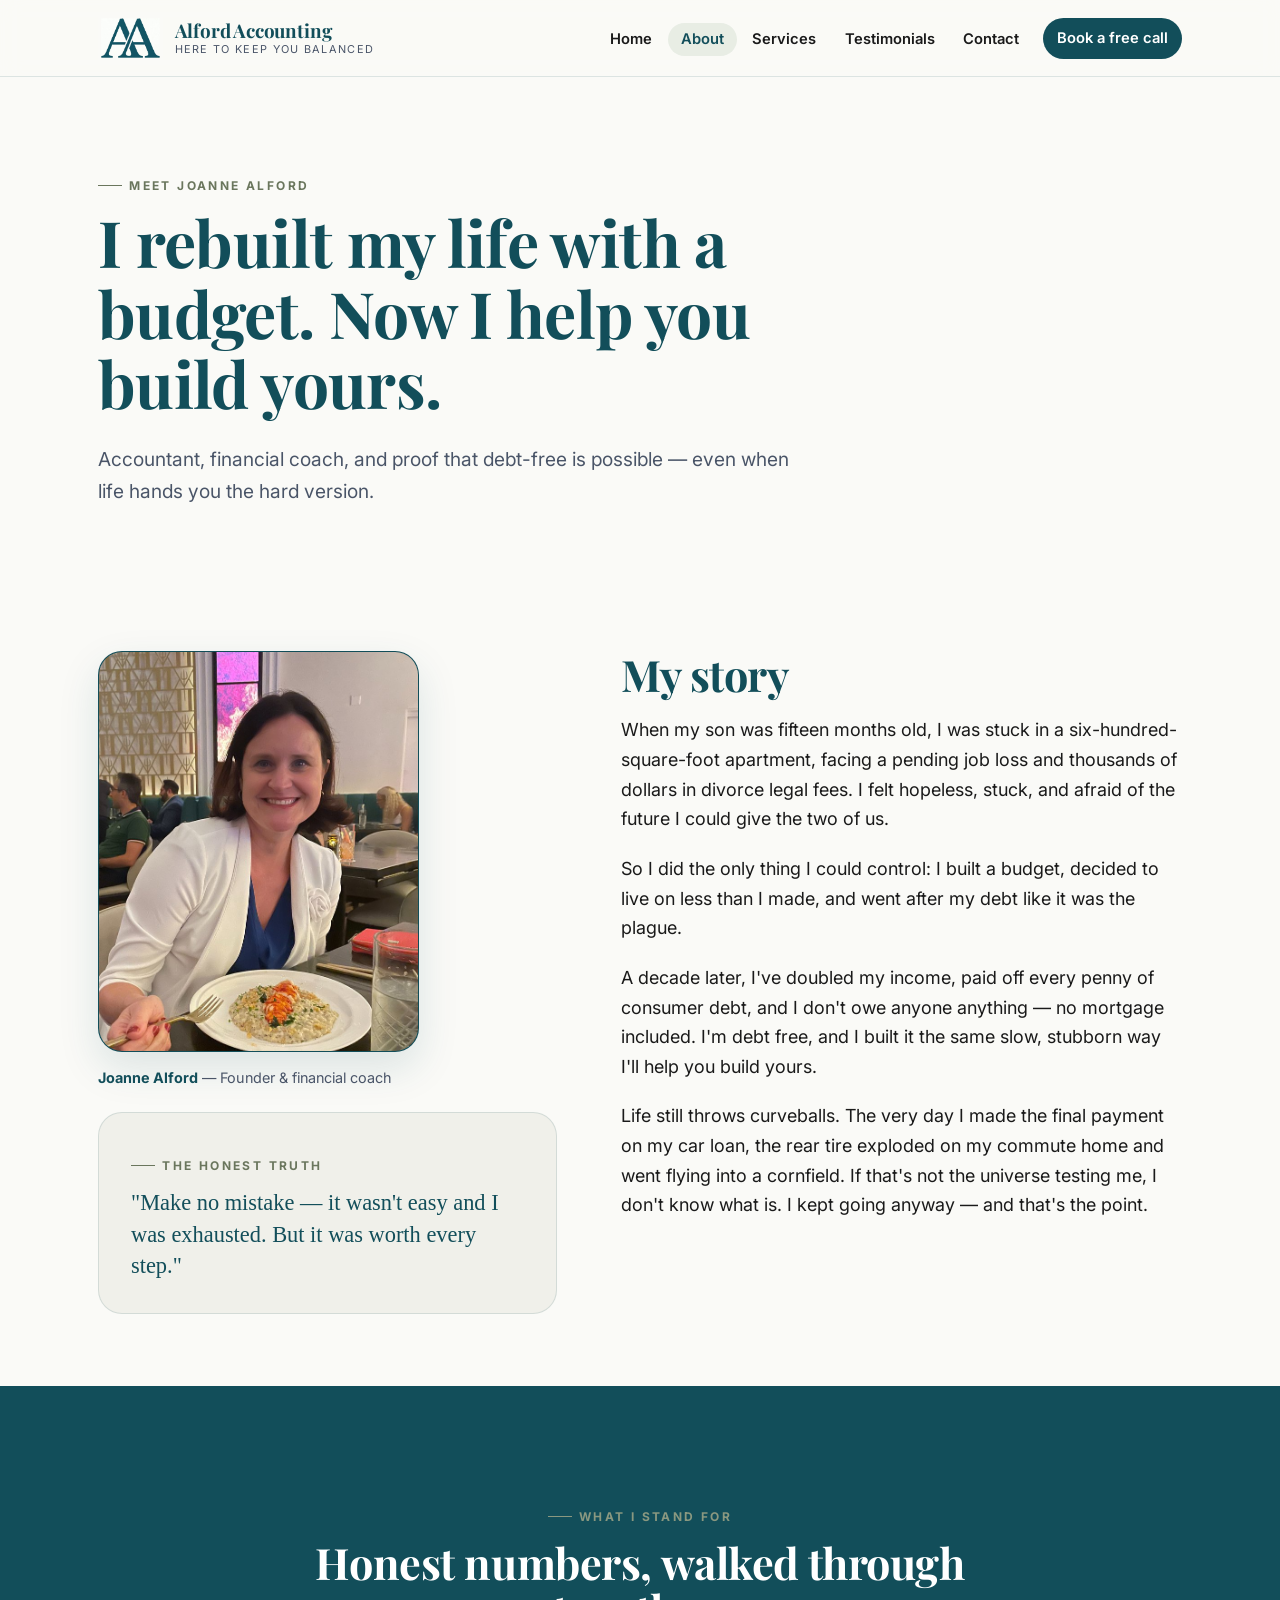
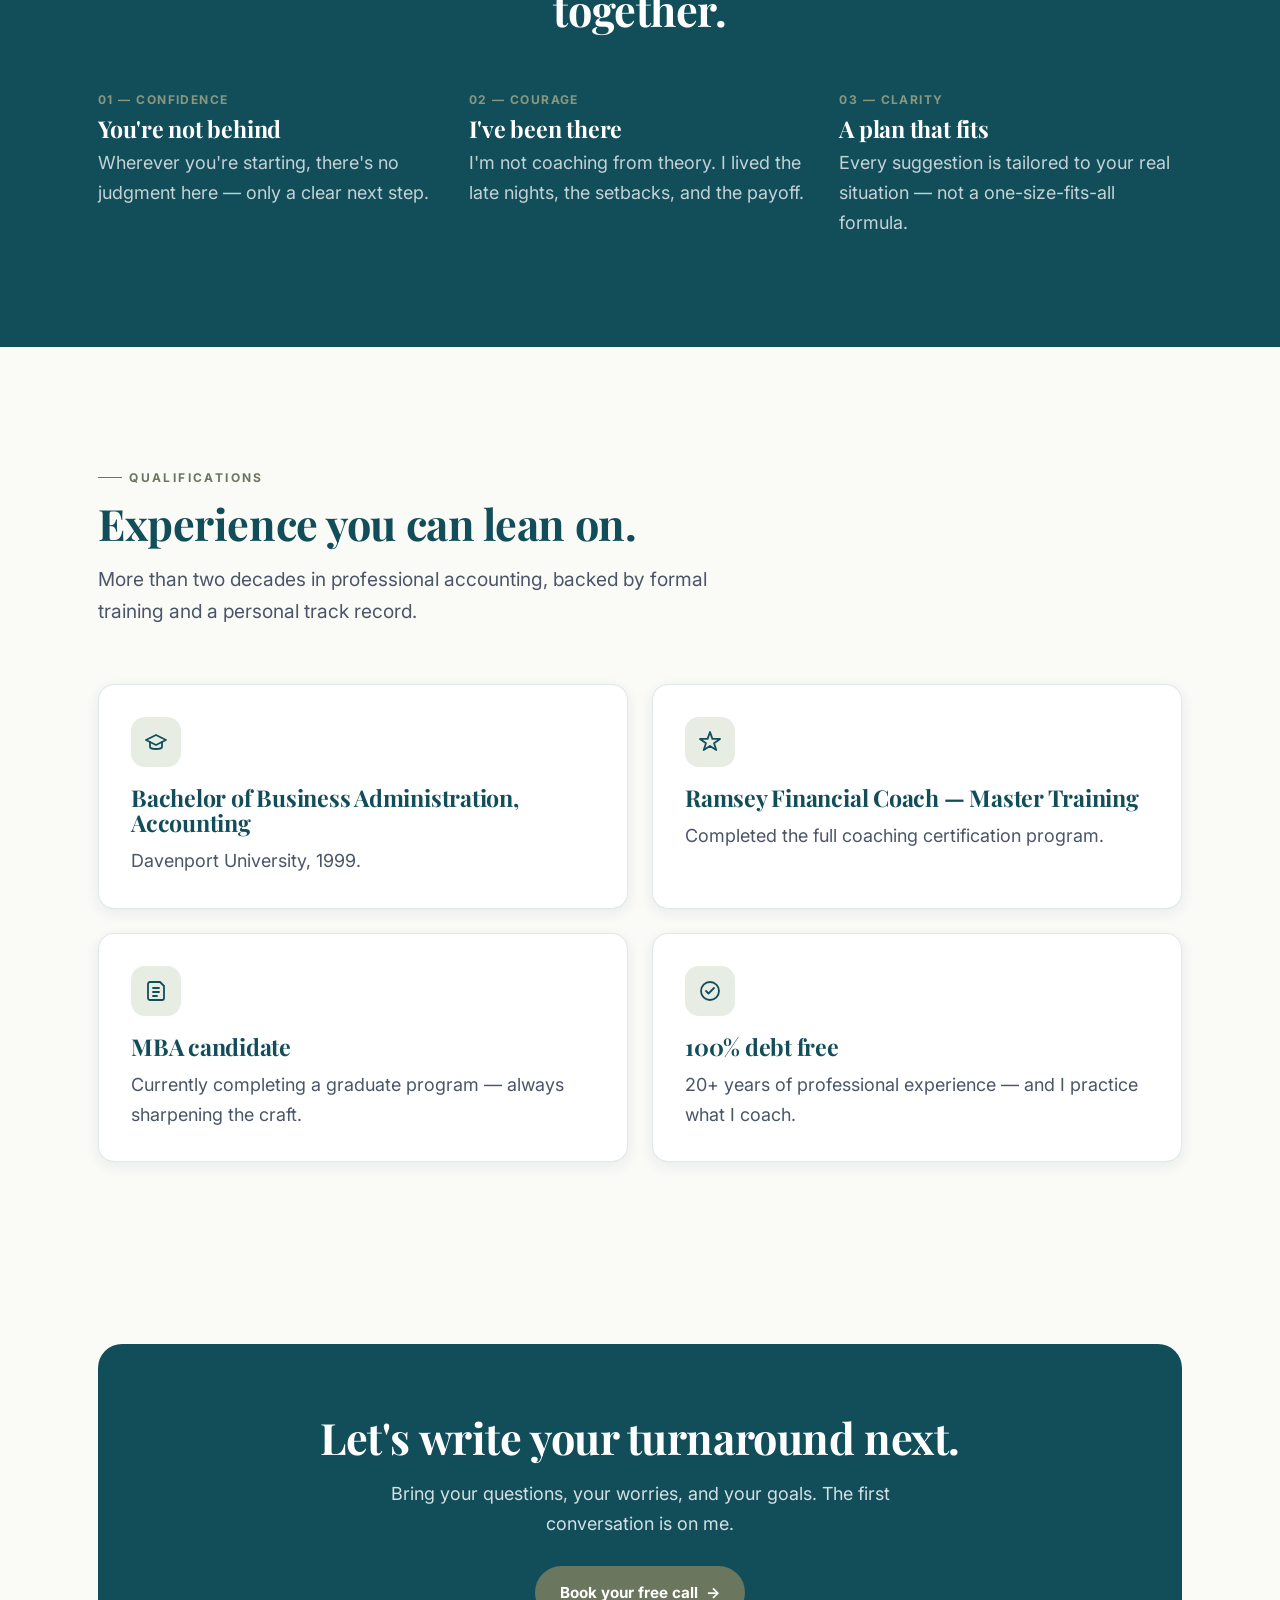
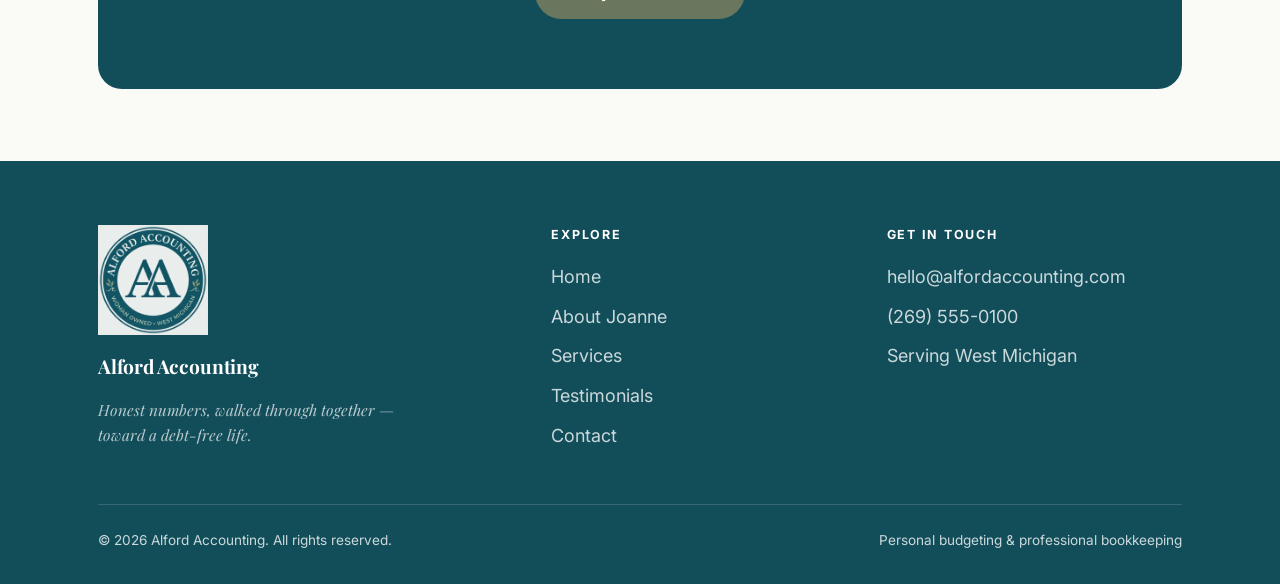
==== about.html @ e99b80b4 "Updates Updated to servicing West Michigan and basic edits to webpages" ====
<!DOCTYPE html>
<html lang="en">
<head>
<meta charset="UTF-8">
<meta name="viewport" content="width=device-width, initial-scale=1.0">
<title>About Joanne — Alford Accounting</title>
<meta name="description" content="Meet Joanne Alford — accountant, financial coach, and single mom who paid off every penny. Her story, her values, and her qualifications.">
<link rel="preconnect" href="https://fonts.googleapis.com">
<link rel="preconnect" href="https://fonts.gstatic.com" crossorigin>
<link href="https://fonts.googleapis.com/css2?family=Playfair+Display:ital,wght@0,400;0,600;0,700;1,400;1,600&family=Inter:wght@400;500;600;700&display=swap" rel="stylesheet">
<link rel="stylesheet" href="styles.css">
</head>
<body>

<header class="site-header">
  <div class="wrap nav">
    <a class="brand" href="index.html" aria-label="Alford Accounting home">
      <img src="images/logo-mark.png" alt="Alford Accounting" class="brand-logo">
      <span class="brand-text">
        <span class="brand-name">Alford Accounting</span>
        <span class="brand-tag">Here to keep you balanced</span>
      </span>
    </a>
    <button class="nav-toggle" aria-label="Open menu" aria-expanded="false"><span></span><span></span><span></span></button>
    <ul class="nav-links">
      <li><a href="index.html">Home</a></li>
      <li><a href="about.html" aria-current="page">About</a></li>
      <li><a href="services.html">Services</a></li>
      <li><a href="testimonials.html">Testimonials</a></li>
      <li><a href="contact.html">Contact</a></li>
      <li class="nav-cta"><a class="btn btn-primary" href="contact.html">Book a free call</a></li>
    </ul>
  </div>
</header>

<main>
  <section class="page-hero">
    <div class="wrap">
      <div class="reveal" style="max-width:780px">
        <span class="eyebrow">Meet Joanne Alford</span>
        <h1>I rebuilt my life with a budget. Now I help you build yours.</h1>
        <p class="lead">Accountant, financial coach, and proof that debt-free is possible — even when life hands you the hard version.</p>
      </div>
    </div>
  </section>

  <section class="section-tight">
    <div class="wrap split">
      <div class="reveal">
        <figure class="portrait">
          <span class="ph">
            <img src="images/joanne.jpg" alt="Joanne Alford, founder of Alford Accounting" style="width:100%;height:100%;object-fit:cover;object-position:center 20%;display:block;">
          </span>
          <figcaption><strong>Joanne Alford</strong> — Founder &amp; financial coach</figcaption>
        </figure>
        <div class="story-frame" style="margin-top:22px">
          <span class="eyebrow">The honest truth</span>
          <p style="font-family:'Fraunces',serif;font-size:1.4rem;color:var(--teal);line-height:1.4;margin-bottom:0">"Make no mistake — it wasn't easy and I was exhausted. But it was worth every step."</p>
        </div>
      </div>
      <div class="reveal">
        <h2>My story</h2>
        <p>When my son was fifteen months old, I was stuck in a six-hundred-square-foot apartment, facing a pending job loss and thousands of dollars in divorce legal fees. I felt hopeless, stuck, and afraid of the future I could give the two of us.</p>
        <p>So I did the only thing I could control: I built a budget, decided to live on less than I made, and went after my debt like it was the plague.</p>
        <p>A decade later, I've doubled my income, paid off every penny of consumer debt, and I don't owe anyone anything — no mortgage included. I'm debt free, and I built it the same slow, stubborn way I'll help you build yours.</p>
        <p>Life still throws curveballs. The very day I made the final payment on my car loan, the rear tire exploded on my commute home and went flying into a cornfield. If that's not the universe testing me, I don't know what is. I kept going anyway — and that's the point.</p>
      </div>
    </div>
  </section>

  <section class="teal-bg">
    <div class="wrap">
      <div class="section-head center reveal">
        <span class="eyebrow">What I stand for</span>
        <h2>Honest numbers, walked through together.</h2>
      </div>
      <div class="values">
        <div class="value reveal">
          <span class="num">01 — Confidence</span>
          <h3>You're not behind</h3>
          <p>Wherever you're starting, there's no judgment here — only a clear next step.</p>
        </div>
        <div class="value reveal">
          <span class="num">02 — Courage</span>
          <h3>I've been there</h3>
          <p>I'm not coaching from theory. I lived the late nights, the setbacks, and the payoff.</p>
        </div>
        <div class="value reveal">
          <span class="num">03 — Clarity</span>
          <h3>A plan that fits</h3>
          <p>Every suggestion is tailored to your real situation — not a one-size-fits-all formula.</p>
        </div>
      </div>
    </div>
  </section>

  <section>
    <div class="wrap">
      <div class="section-head reveal">
        <span class="eyebrow">Qualifications</span>
        <h2>Experience you can lean on.</h2>
        <p class="lead">More than two decades in professional accounting, backed by formal training and a personal track record.</p>
      </div>
      <div class="grid-2">
        <div class="card reveal">
          <div class="icon" aria-hidden="true"><svg width="24" height="24" viewBox="0 0 24 24" fill="none" stroke="currentColor" stroke-width="1.8" stroke-linecap="round" stroke-linejoin="round"><path d="M22 10L12 5 2 10l10 5 10-5z"/><path d="M6 12v5c0 1 3 2 6 2s6-1 6-2v-5"/></svg></div>
          <h3>Bachelor of Business Administration, Accounting</h3>
          <p>Davenport University, 1999.</p>
        </div>
        <div class="card reveal">
          <div class="icon" aria-hidden="true"><svg width="24" height="24" viewBox="0 0 24 24" fill="none" stroke="currentColor" stroke-width="1.8" stroke-linecap="round" stroke-linejoin="round"><path d="M12 2l2.4 6.9H22l-6 4.3 2.3 6.8L12 16l-6.3 4 2.3-6.8-6-4.3h7.6z"/></svg></div>
          <h3>Ramsey Financial Coach — Master Training</h3>
          <p>Completed the full coaching certification program.</p>
        </div>
        <div class="card reveal">
          <div class="icon" aria-hidden="true"><svg width="24" height="24" viewBox="0 0 24 24" fill="none" stroke="currentColor" stroke-width="1.8" stroke-linecap="round" stroke-linejoin="round"><path d="M4 19V5a2 2 0 012-2h10l4 4v12a2 2 0 01-2 2H6a2 2 0 01-2-2z"/><path d="M9 9h6M9 13h6M9 17h4"/></svg></div>
          <h3>MBA candidate</h3>
          <p>Currently completing a graduate program — always sharpening the craft.</p>
        </div>
        <div class="card reveal">
          <div class="icon" aria-hidden="true"><svg width="24" height="24" viewBox="0 0 24 24" fill="none" stroke="currentColor" stroke-width="1.8" stroke-linecap="round" stroke-linejoin="round"><circle cx="12" cy="12" r="9"/><path d="M8 12l2.5 2.5L16 9"/></svg></div>
          <h3>100% debt free</h3>
          <p>20+ years of professional experience — and I practice what I coach.</p>
        </div>
      </div>
    </div>
  </section>

  <section class="section-tight">
    <div class="wrap">
      <div class="cta-band reveal">
        <h2>Let's write your turnaround next.</h2>
        <p>Bring your questions, your worries, and your goals. The first conversation is on me.</p>
        <div class="hero-actions">
          <a class="btn btn-olive" href="contact.html">Book your free call <span class="arrow">→</span></a>
        </div>
      </div>
    </div>
  </section>
</main>

<footer class="site-footer">
  <div class="wrap">
    <div class="footer-grid">
      <div>
        <img src="images/logo-seal.png" alt="Alford Accounting seal" class="footer-seal"><span class="brand-name" style="color:var(--white);font-size:1.2rem;font-family:'Playfair Display',serif;display:block;margin-top:8px">Alford Accounting</span>
        <p class="footer-verse" style="margin-top:14px">Honest numbers, walked through together — toward a debt-free life.</p>
      </div>
      <div>
        <h4>Explore</h4>
        <ul class="footer-links">
          <li><a href="index.html">Home</a></li>
          <li><a href="about.html">About Joanne</a></li>
          <li><a href="services.html">Services</a></li>
          <li><a href="testimonials.html">Testimonials</a></li>
          <li><a href="contact.html">Contact</a></li>
        </ul>
      </div>
      <div>
        <h4>Get in touch</h4>
        <ul class="footer-links">
          <li><a href="mailto:hello@alfordaccounting.com">hello@alfordaccounting.com</a></li>
          <li><a href="tel:+12695550100">(269) 555-0100</a></li>
          <li>Serving West Michigan</li>
        </ul>
      </div>
    </div>
    <div class="footer-bottom">
      <span>© <span id="year"></span> Alford Accounting. All rights reserved.</span>
      <span>Personal budgeting &amp; professional bookkeeping</span>
    </div>
  </div>
</footer>

<script src="app.js"></script>
<script>document.getElementById("year").textContent = new Date().getFullYear();</script>
</body>
</html>
---- styles.css ----
/* Alford Accounting — Brand-aligned styles
   Colors:  Deep Teal #124e5a / Olive Gold #6a765d / Parchment #fafaf7 / White #ffffff
   Fonts:   Playfair Display (headings) / Inter (body)
   Logos:   AA monogram in nav; full seal in footer / hero as appropriate */

:root {
  --teal:        #124e5a;
  --teal-dark:   #0d3a44;
  --teal-mid:    #1a6575;
  --olive:       #6a765d;
  --olive-light: #8a9880;
  --olive-pale:  #e8ede4;
  --cream:       #fafaf7;
  --cream-2:     #f0f0ea;
  --white:       #ffffff;
  --ink:         #1a1a1a;
  --ink-soft:    #4a5568;
  --line:        rgba(18, 78, 90, 0.13);
  --shadow-sm:   0 4px 14px rgba(18, 78, 90, 0.08);
  --shadow:      0 16px 40px rgba(18, 78, 90, 0.13);
  --radius:      16px;
  --radius-lg:   24px;
  --maxw:        1140px;
  --ease:        cubic-bezier(0.22, 1, 0.36, 1);
}

* { box-sizing: border-box; }
html { scroll-behavior: smooth; }

body {
  margin: 0;
  background: var(--cream);
  color: var(--ink);
  font-family: "Inter", system-ui, -apple-system, sans-serif;
  font-size: 18px;
  line-height: 1.65;
  -webkit-font-smoothing: antialiased;
  text-rendering: optimizeLegibility;
}

h1, h2, h3, .display {
  font-family: "Playfair Display", "Merriweather", Georgia, serif;
  font-weight: 700;
  line-height: 1.1;
  letter-spacing: -0.01em;
  color: var(--teal);
  margin: 0 0 0.4em;
}

h1 { font-size: clamp(2.4rem, 5.5vw, 4rem); }
h2 { font-size: clamp(1.8rem, 3.5vw, 2.7rem); }
h3 { font-size: clamp(1.15rem, 2.2vw, 1.45rem); }

p { margin: 0 0 1.1em; }
a { color: var(--teal); text-decoration-thickness: 1px; text-underline-offset: 3px; }
a:hover { color: var(--teal-dark); }

.wrap { width: 100%; max-width: var(--maxw); margin: 0 auto; padding: 0 28px; }

.eyebrow {
  font-family: "Inter", sans-serif;
  font-weight: 700;
  font-size: 0.75rem;
  letter-spacing: 0.2em;
  text-transform: uppercase;
  color: var(--olive);
  display: inline-flex;
  align-items: center;
  gap: 0.6em;
  margin: 0 0 1em;
}
.eyebrow::before {
  content: "";
  width: 24px; height: 1px;
  background: var(--olive);
  display: inline-block;
}

.lead { font-size: clamp(1.05rem, 1.5vw, 1.22rem); color: var(--ink-soft); }
.accent { color: var(--olive); font-style: italic; font-family: "Playfair Display", serif; }

/* ---------- Buttons ---------- */
.btn {
  display: inline-flex; align-items: center; gap: 0.5em;
  font-family: "Inter", sans-serif; font-weight: 700; font-size: 0.95rem;
  padding: 0.85em 1.6em; border-radius: 999px; border: 1.5px solid transparent;
  cursor: pointer; text-decoration: none;
  transition: transform 0.2s var(--ease), background 0.2s, color 0.2s, box-shadow 0.2s;
}
.btn-primary { background: var(--teal); color: var(--white); }
.btn-primary:hover { background: var(--teal-dark); color: var(--white); transform: translateY(-2px); box-shadow: var(--shadow-sm); }
.btn-ghost { background: transparent; color: var(--teal); border-color: rgba(18,78,90,0.35); }
.btn-ghost:hover { border-color: var(--teal); transform: translateY(-2px); }
.btn-olive { background: var(--olive); color: var(--white); }
.btn-olive:hover { background: #556148; color: var(--white); transform: translateY(-2px); box-shadow: var(--shadow-sm); }
.btn .arrow { transition: transform 0.2s var(--ease); }
.btn:hover .arrow { transform: translateX(3px); }

/* ---------- Header / nav ---------- */
.site-header {
  position: sticky; top: 0; z-index: 50;
  background: rgba(250, 250, 247, 0.9);
  backdrop-filter: saturate(140%) blur(10px);
  border-bottom: 1px solid var(--line);
}
.nav {
  display: flex; align-items: center; justify-content: space-between;
  gap: 24px; height: 76px;
}
.brand { display: flex; align-items: center; gap: 12px; text-decoration: none; }
.brand-logo { height: 46px; width: auto; display: block; }
.brand-text { display: flex; flex-direction: column; line-height: 1; }
.brand-name {
  font-family: "Playfair Display", serif; font-weight: 700;
  font-size: 1.18rem; color: var(--teal); letter-spacing: -0.01em;
}
.brand-tag { font-size: 0.68rem; letter-spacing: 0.12em; text-transform: uppercase; color: var(--ink-soft); margin-top: 3px; }

.nav-links { display: flex; align-items: center; gap: 2px; list-style: none; margin: 0; padding: 0; }
.nav-links a {
  color: var(--ink); text-decoration: none; font-weight: 600; font-size: 0.92rem;
  padding: 0.5em 0.9em; border-radius: 999px; transition: background 0.18s, color 0.18s;
}
.nav-links a:hover { background: var(--cream-2); color: var(--teal); }
.nav-links a[aria-current="page"] { color: var(--teal); background: var(--olive-pale); }
.nav-cta { margin-left: 8px; }
.nav-links .nav-cta a.btn-primary { color: var(--white); background: var(--teal); }
.nav-links .nav-cta a.btn-primary:hover { color: var(--white); background: var(--teal-dark); }

.nav-toggle {
  display: none; background: none; border: 1px solid var(--line);
  border-radius: 10px; width: 44px; height: 40px; cursor: pointer; padding: 0;
}
.nav-toggle span { display: block; width: 20px; height: 2px; background: var(--teal); margin: 4px auto; transition: 0.2s; }

/* ---------- Sections ---------- */
section { padding: clamp(56px, 9vw, 110px) 0; }
.section-tight { padding: clamp(40px, 6vw, 72px) 0; }
.teal-bg { background: var(--teal); color: var(--white); }
.teal-bg h1, .teal-bg h2, .teal-bg h3 { color: var(--white); }
.teal-bg .lead, .teal-bg p { color: rgba(255,255,255,0.82); }
.teal-bg .eyebrow { color: var(--olive-light); }
.teal-bg .eyebrow::before { background: var(--olive-light); }
.cream2-bg { background: var(--cream-2); }

.section-head { max-width: 660px; margin-bottom: clamp(36px, 5vw, 56px); }
.center { text-align: center; margin-left: auto; margin-right: auto; }

/* ---------- Hero ---------- */
.hero { padding-top: clamp(48px, 7vw, 90px); padding-bottom: clamp(48px, 7vw, 96px); overflow: hidden; }
.hero-grid { display: grid; grid-template-columns: 1.05fr 0.95fr; gap: clamp(36px, 5vw, 72px); align-items: center; }
.hero h1 { margin-bottom: 0.3em; }
.hero .lead { max-width: 30ch; }
.hero-actions { display: flex; flex-wrap: wrap; gap: 14px; margin-top: 28px; }

/* Balance-sheet card */
.balance-card {
  background: var(--teal); border-radius: var(--radius-lg); padding: 34px 34px 30px;
  color: var(--white); box-shadow: var(--shadow); position: relative;
}
.balance-card::after {
  content: ""; position: absolute; inset: 14px;
  border: 1px solid rgba(255,255,255,0.15); border-radius: calc(var(--radius-lg) - 10px);
  pointer-events: none;
}
.balance-card .bc-title {
  font-family: "Inter", sans-serif; font-weight: 700;
  font-size: 0.7rem; letter-spacing: 0.2em; text-transform: uppercase;
  color: var(--olive-light); margin-bottom: 18px;
}
.bc-row { display: flex; align-items: center; justify-content: space-between; padding: 12px 0; border-bottom: 1px dashed rgba(255,255,255,0.18); }
.bc-row:last-of-type { border-bottom: none; }
.bc-label { font-family: "Playfair Display", serif; font-size: 1.28rem; color: var(--white); }
.bc-check { width: 26px; height: 26px; border-radius: 50%; background: rgba(106,118,93,0.3); display: grid; place-items: center; color: var(--olive-light); }
.bc-total { margin-top: 18px; padding-top: 18px; border-top: 2px solid rgba(255,255,255,0.3); display: flex; align-items: baseline; justify-content: space-between; }
.bc-total .bc-label { color: var(--olive-light); }
.bc-total .bc-amt { font-family: "Playfair Display", serif; font-size: 2.4rem; color: var(--white); font-weight: 700; }

/* ---------- Divider ---------- */
.beam { display: flex; justify-content: center; padding: 8px 0 0; }
.beam svg { width: 120px; height: auto; }

/* ---------- Cards ---------- */
.grid-2 { display: grid; grid-template-columns: repeat(2, 1fr); gap: 24px; }
.grid-3 { display: grid; grid-template-columns: repeat(3, 1fr); gap: 24px; }

.card {
  background: var(--white); border: 1px solid var(--line); border-radius: var(--radius);
  padding: 32px; box-shadow: var(--shadow-sm); transition: transform 0.25s var(--ease), box-shadow 0.25s;
}
.card:hover { transform: translateY(-4px); box-shadow: var(--shadow); }
.card .icon {
  width: 50px; height: 50px; border-radius: 14px; display: grid; place-items: center;
  background: var(--olive-pale); color: var(--teal); margin-bottom: 18px;
}
.card h3 { margin-bottom: 0.45em; }
.card p { color: var(--ink-soft); margin-bottom: 0; }

/* Service list */
.service-list { list-style: none; margin: 18px 0 0; padding: 0; }
.service-list li { display: flex; gap: 12px; align-items: flex-start; padding: 9px 0; border-bottom: 1px solid var(--line); color: var(--ink-soft); }
.service-list li:last-child { border-bottom: none; }
.service-list .tick { flex: none; margin-top: 4px; width: 18px; height: 18px; border-radius: 50%; background: var(--olive); display: grid; place-items: center; color: var(--white); font-size: 0.7rem; }

/* Values */
.values { display: grid; grid-template-columns: repeat(3, 1fr); gap: 28px; }
.value .num { font-family: "Inter", sans-serif; font-weight: 700; font-size: 0.75rem; color: var(--olive); letter-spacing: 0.12em; text-transform: uppercase; display: block; margin-bottom: 6px; }
.teal-bg .value .num { color: var(--olive-light); }
.value h3 { margin-bottom: 0.3em; }
.value p { color: var(--ink-soft); margin: 0; }
.teal-bg .value p { color: rgba(255,255,255,0.75); }

/* Verse */
.verse {
  font-family: "Playfair Display", serif; font-style: italic;
  font-size: clamp(1.25rem, 2.4vw, 1.8rem); line-height: 1.5; color: var(--teal);
  max-width: 760px; margin: 0 auto; text-align: center;
}
.verse cite { display: block; font-style: normal; font-family: "Inter", sans-serif; font-size: 0.78rem; letter-spacing: 0.16em; text-transform: uppercase; color: var(--ink-soft); margin-top: 16px; }

/* Story split */
.split { display: grid; grid-template-columns: 0.9fr 1.1fr; gap: clamp(36px, 5vw, 64px); align-items: start; }
.story-frame { background: var(--cream-2); border-radius: var(--radius-lg); padding: 32px; border: 1px solid var(--line); }
.stat-row { display: flex; gap: 14px; flex-wrap: wrap; margin-top: 8px; }
.stat { background: var(--white); border: 1px solid var(--line); border-radius: 14px; padding: 16px 18px; flex: 1 1 130px; box-shadow: var(--shadow-sm); }
.stat .n { font-family: "Playfair Display", serif; font-size: 1.9rem; color: var(--teal); line-height: 1; font-weight: 700; }
.stat .l { font-size: 0.82rem; color: var(--ink-soft); margin-top: 6px; }

/* CTA band */
.cta-band { background: var(--teal); color: var(--white); border-radius: var(--radius-lg); padding: clamp(40px, 6vw, 70px); text-align: center; }
.cta-band h2 { color: var(--white); }
.cta-band p { color: rgba(255,255,255,0.82); max-width: 52ch; margin-left: auto; margin-right: auto; }
.cta-band .hero-actions { justify-content: center; }

/* Testimonials */
.quote-card { background: var(--white); border: 1px solid var(--line); border-radius: var(--radius); padding: 30px; box-shadow: var(--shadow-sm); display: flex; flex-direction: column; }
.quote-card .mark { font-family: "Playfair Display", serif; font-size: 3rem; color: var(--olive); line-height: 0.6; height: 28px; }
.quote-card blockquote { margin: 0 0 20px; font-size: 1.05rem; color: var(--ink); }
.quote-card .who { display: flex; align-items: center; gap: 12px; margin-top: auto; }
.quote-card .avatar { width: 44px; height: 44px; border-radius: 50%; background: var(--olive-pale); color: var(--teal); display: grid; place-items: center; font-family: "Playfair Display", serif; font-weight: 700; font-size: 0.9rem; }
.quote-card .name { font-weight: 700; font-size: 0.96rem; }
.quote-card .role { font-size: 0.84rem; color: var(--ink-soft); }

/* Forms */
.contact-grid { display: grid; grid-template-columns: 1fr 0.85fr; gap: clamp(36px, 5vw, 64px); align-items: start; }
.field { margin-bottom: 18px; }
.field label { display: block; font-weight: 700; font-size: 0.86rem; margin-bottom: 7px; color: var(--teal); }
.field input, .field select, .field textarea { width: 100%; font-family: inherit; font-size: 1rem; color: var(--ink); background: var(--white); border: 1.5px solid var(--line); border-radius: 10px; padding: 13px 15px; transition: border-color 0.18s, box-shadow 0.18s; }
.field input:focus, .field select:focus, .field textarea:focus { outline: none; border-color: var(--teal); box-shadow: 0 0 0 3px rgba(18,78,90,0.12); }
.field textarea { min-height: 130px; resize: vertical; }
.contact-aside { background: var(--cream-2); border: 1px solid var(--line); border-radius: var(--radius-lg); padding: 32px; }
.contact-aside h3 { margin-top: 0; }
.contact-item { display: flex; gap: 12px; align-items: flex-start; padding: 12px 0; border-bottom: 1px solid var(--line); }
.contact-item:last-child { border-bottom: none; }
.contact-item .ci-icon { flex: none; color: var(--teal); margin-top: 2px; }
.contact-item .ci-label { font-size: 0.76rem; letter-spacing: 0.1em; text-transform: uppercase; color: var(--ink-soft); }
.contact-item .ci-value { font-weight: 600; color: var(--teal); }

/* Page hero */
.page-hero { padding: clamp(48px, 7vw, 88px) 0 clamp(30px, 4vw, 50px); }
.page-hero .lead { max-width: 60ch; }

/* Portrait */
.portrait { margin: 0; max-width: 70%; }
.portrait .ph { width: 100%; aspect-ratio: 4 / 5; border-radius: var(--radius-lg); overflow: hidden; display: block; box-shadow: var(--shadow); border: 1px solid var(--line); background: var(--teal); }
.portrait .ph img { width: 100%; height: 100%; object-fit: cover; object-position: center 20%; display: block; }
.portrait figcaption { margin-top: 14px; font-size: 0.9rem; color: var(--ink-soft); }
.portrait figcaption strong { color: var(--teal); font-weight: 700; }

/* ---------- Footer ---------- */
.site-footer { background: var(--teal); color: rgba(255,255,255,0.78); padding: 64px 0 32px; }
.footer-seal { width: 110px; height: auto; display: block; opacity: 0.92; margin-bottom: 16px; }
.footer-grid { display: grid; grid-template-columns: 1.4fr 1fr 1fr; gap: 40px; margin-bottom: 40px; }
.site-footer h4 { color: var(--white); font-family: "Inter", sans-serif; font-size: 0.78rem; letter-spacing: 0.14em; text-transform: uppercase; margin: 0 0 16px; }
.site-footer a { color: rgba(255,255,255,0.78); text-decoration: none; }
.site-footer a:hover { color: var(--olive-light); }
.footer-links { list-style: none; padding: 0; margin: 0; }
.footer-links li { margin-bottom: 10px; }
.footer-verse { font-family: "Playfair Display", serif; font-style: italic; color: rgba(255,255,255,0.7); font-size: 0.96rem; max-width: 34ch; margin-top: 8px; }
.footer-bottom { border-top: 1px solid rgba(255,255,255,0.15); padding-top: 24px; display: flex; justify-content: space-between; flex-wrap: wrap; gap: 12px; font-size: 0.85rem; }

/* ---------- Reveal ---------- */
.reveal { opacity: 0; transform: translateY(18px); transition: opacity 0.7s var(--ease), transform 0.7s var(--ease); }
.reveal.in { opacity: 1; transform: none; }

/* ---------- Responsive ---------- */
@media (max-width: 900px) {
  .hero-grid, .split, .contact-grid { grid-template-columns: 1fr; }
  .grid-3, .values, .footer-grid { grid-template-columns: 1fr 1fr; }
  .balance-card { max-width: 460px; }
  .hero .lead { max-width: none; }
  .nav-links {
    position: absolute; top: 76px; left: 0; right: 0;
    flex-direction: column; align-items: stretch; gap: 2px;
    background: var(--cream); border-bottom: 1px solid var(--line);
    padding: 14px 28px 22px; box-shadow: var(--shadow);
    transform: translateY(-12px); opacity: 0; pointer-events: none; transition: 0.22s var(--ease);
  }
  .nav-links.open { transform: none; opacity: 1; pointer-events: auto; }
  .nav-links a { padding: 0.7em 0.6em; }
  .nav-cta { margin: 8px 0 0; }
  .nav-toggle { display: block; }
}
@media (max-width: 560px) {
  .grid-2, .grid-3, .values, .footer-grid { grid-template-columns: 1fr; }
  body { font-size: 17px; }
  .portrait { max-width: 100%; }
}
@media (prefers-reduced-motion: reduce) {
  html { scroll-behavior: auto; }
  .reveal { opacity: 1; transform: none; transition: none; }
  * { animation: none !important; }
}
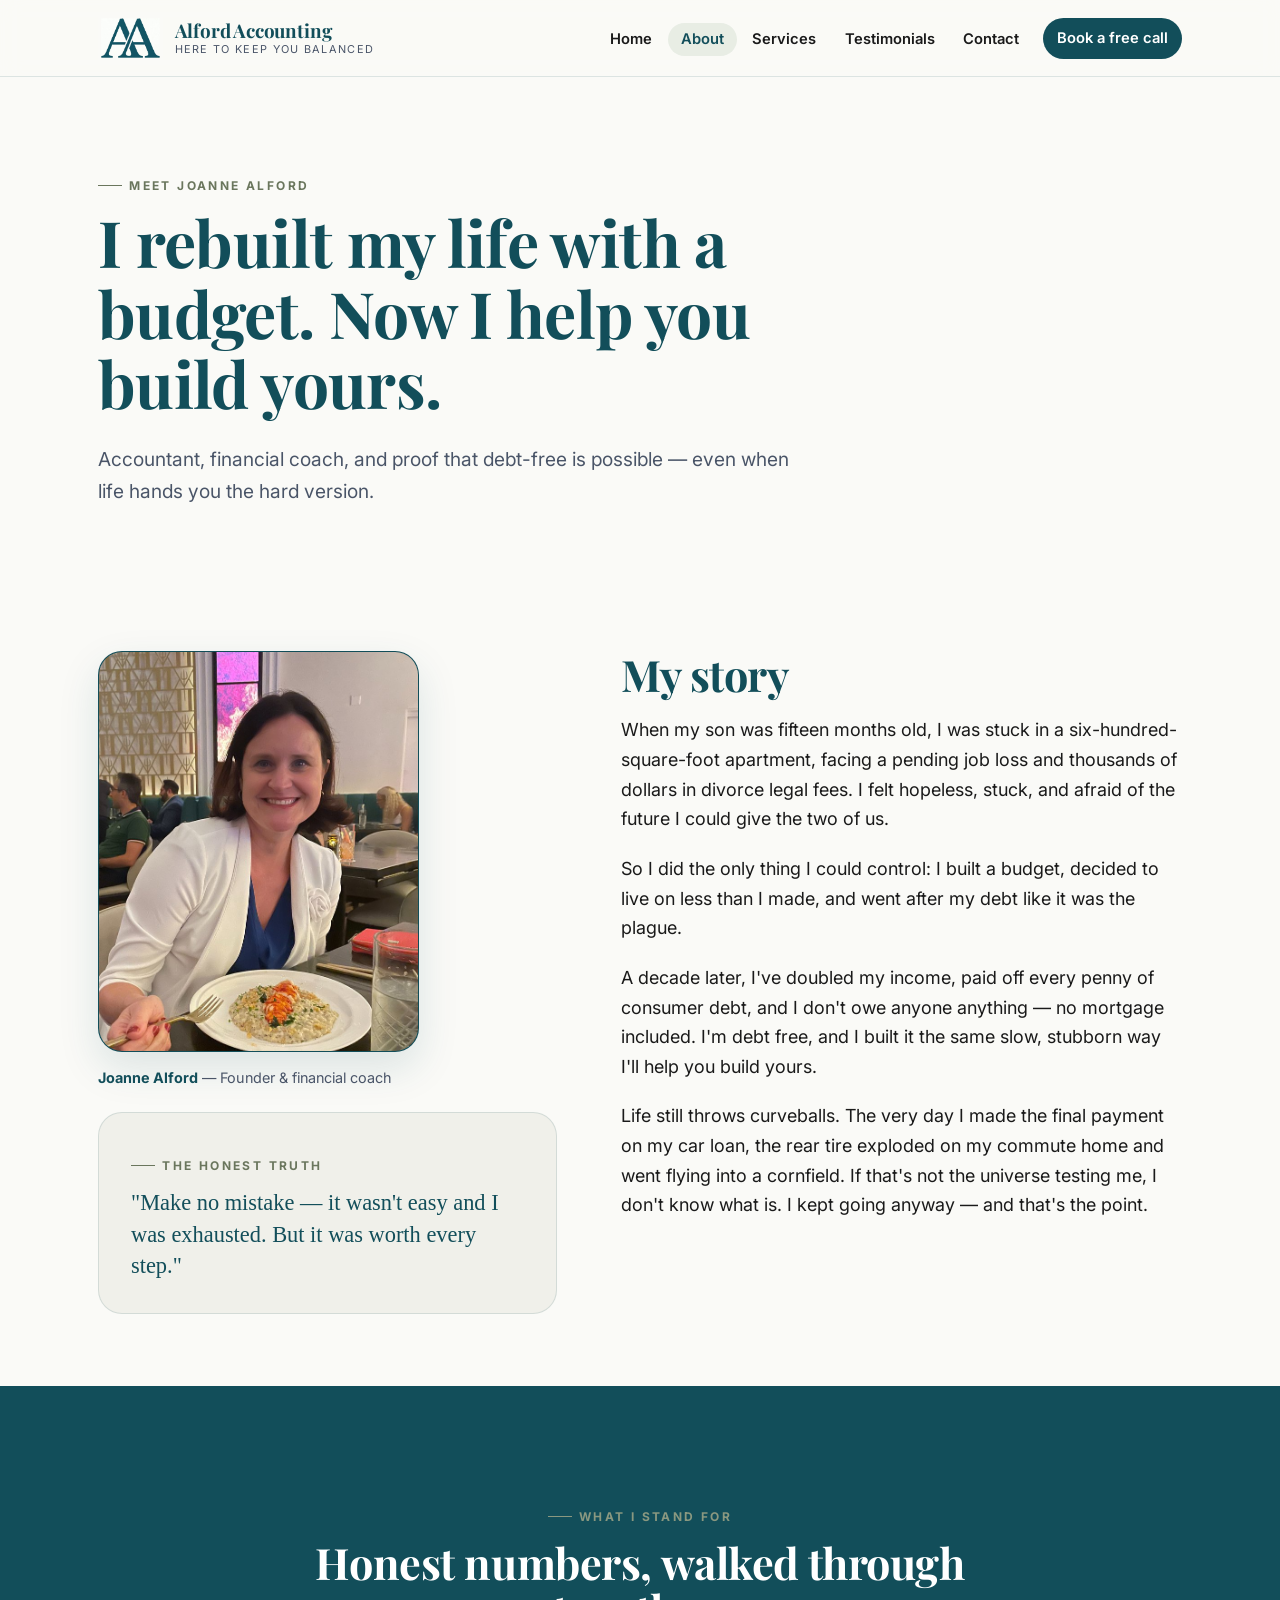
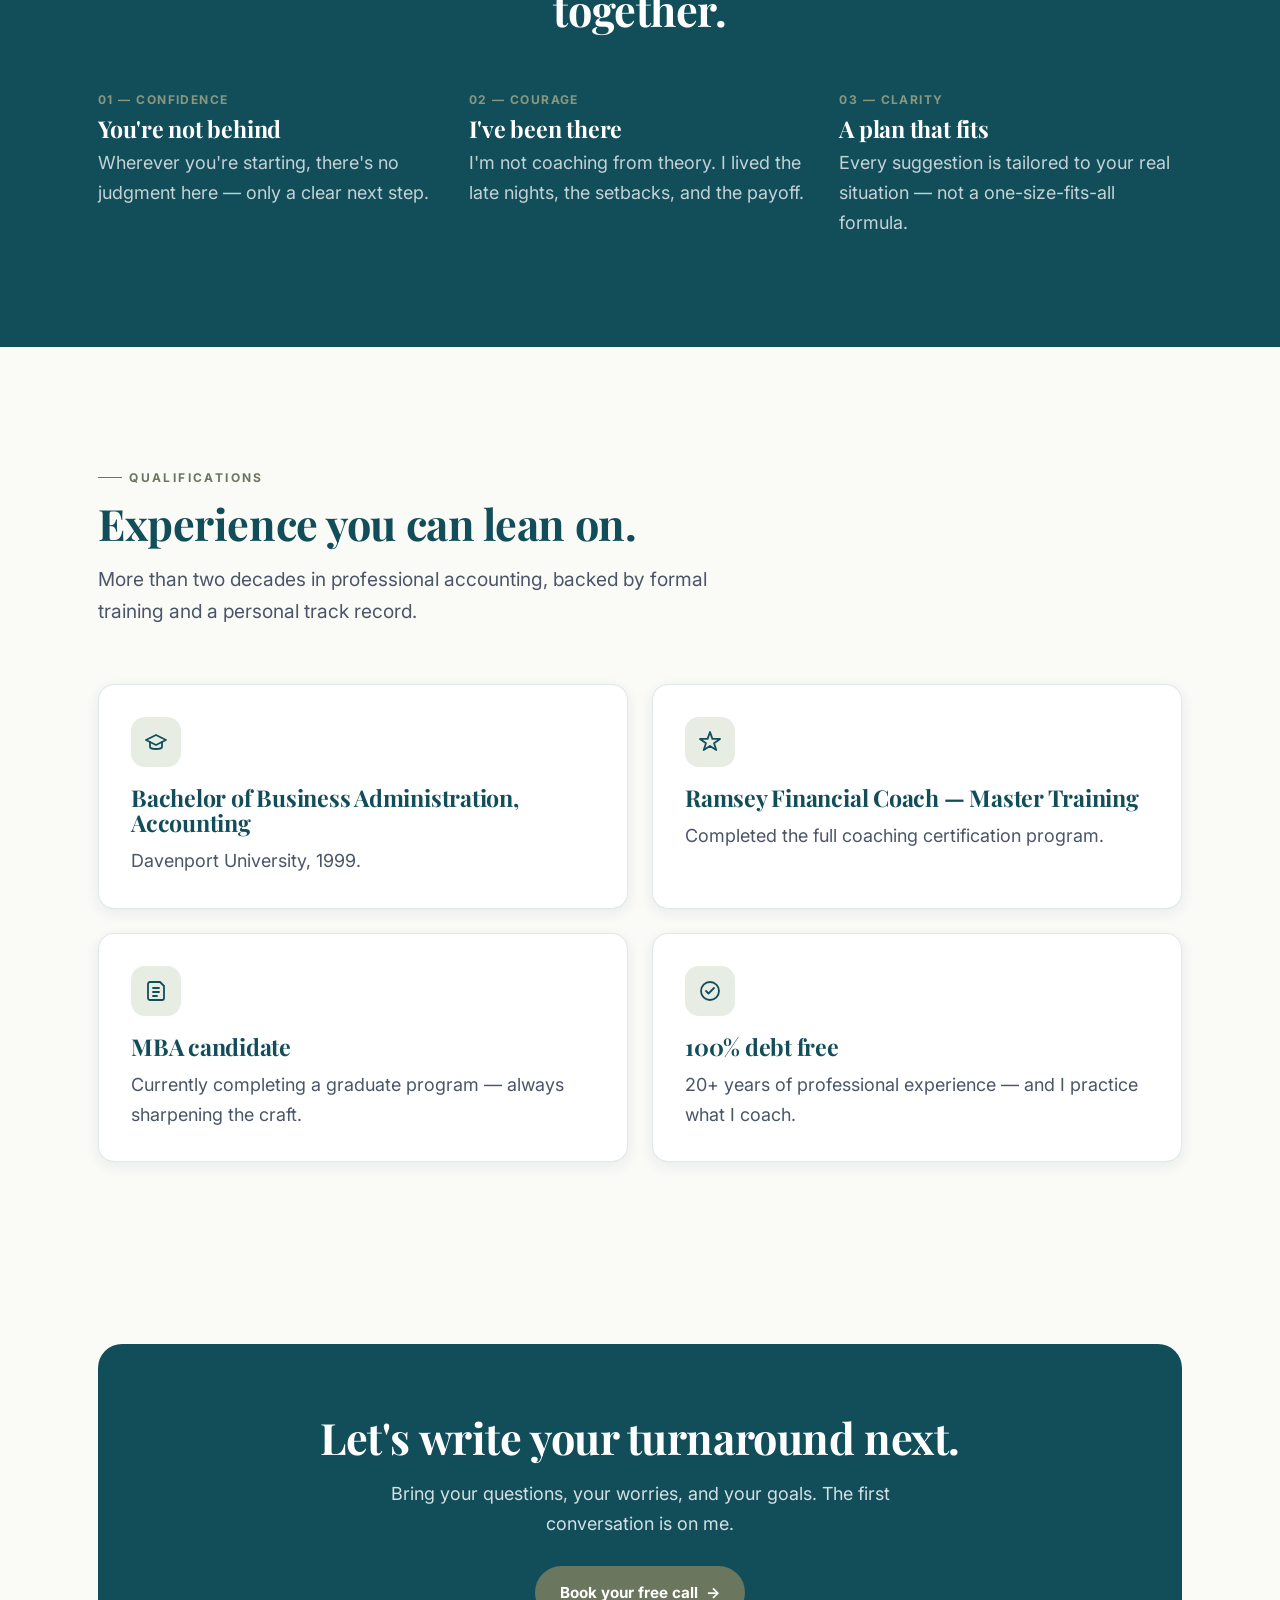
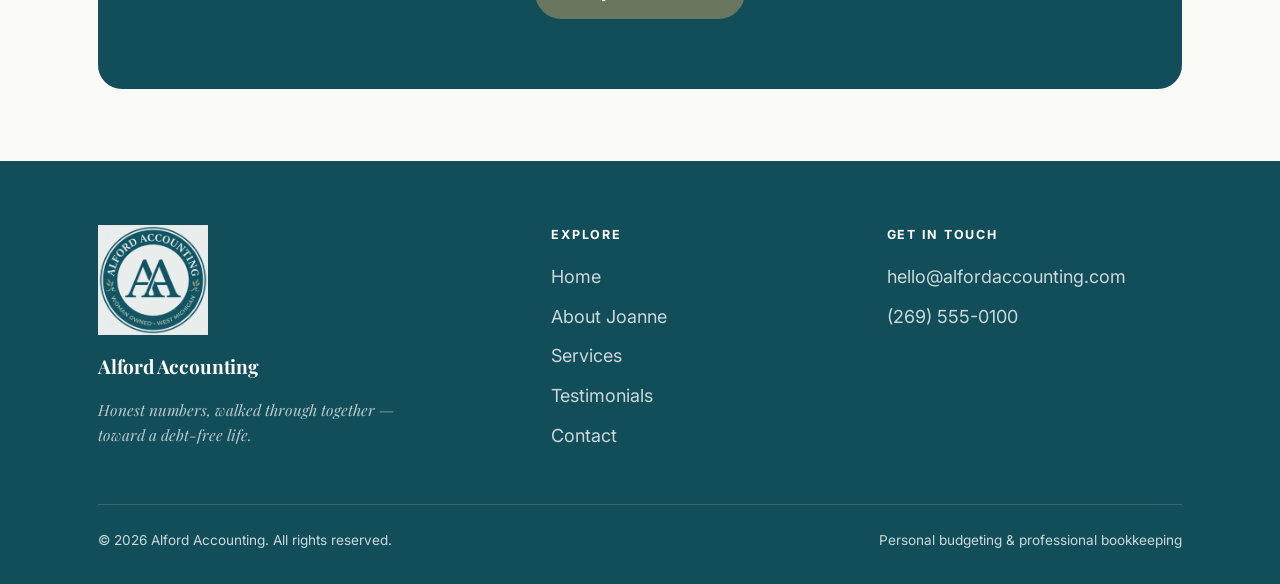
==== commit 4468fd8d: "Remove service area text from footer and contact page" ====
--- a/about.html
+++ b/about.html
@@ -161,7 +161,6 @@
         <ul class="footer-links">
           <li><a href="mailto:hello@alfordaccounting.com">hello@alfordaccounting.com</a></li>
           <li><a href="tel:+12695550100">(269) 555-0100</a></li>
-          <li>Serving West Michigan</li>
         </ul>
       </div>
     </div>
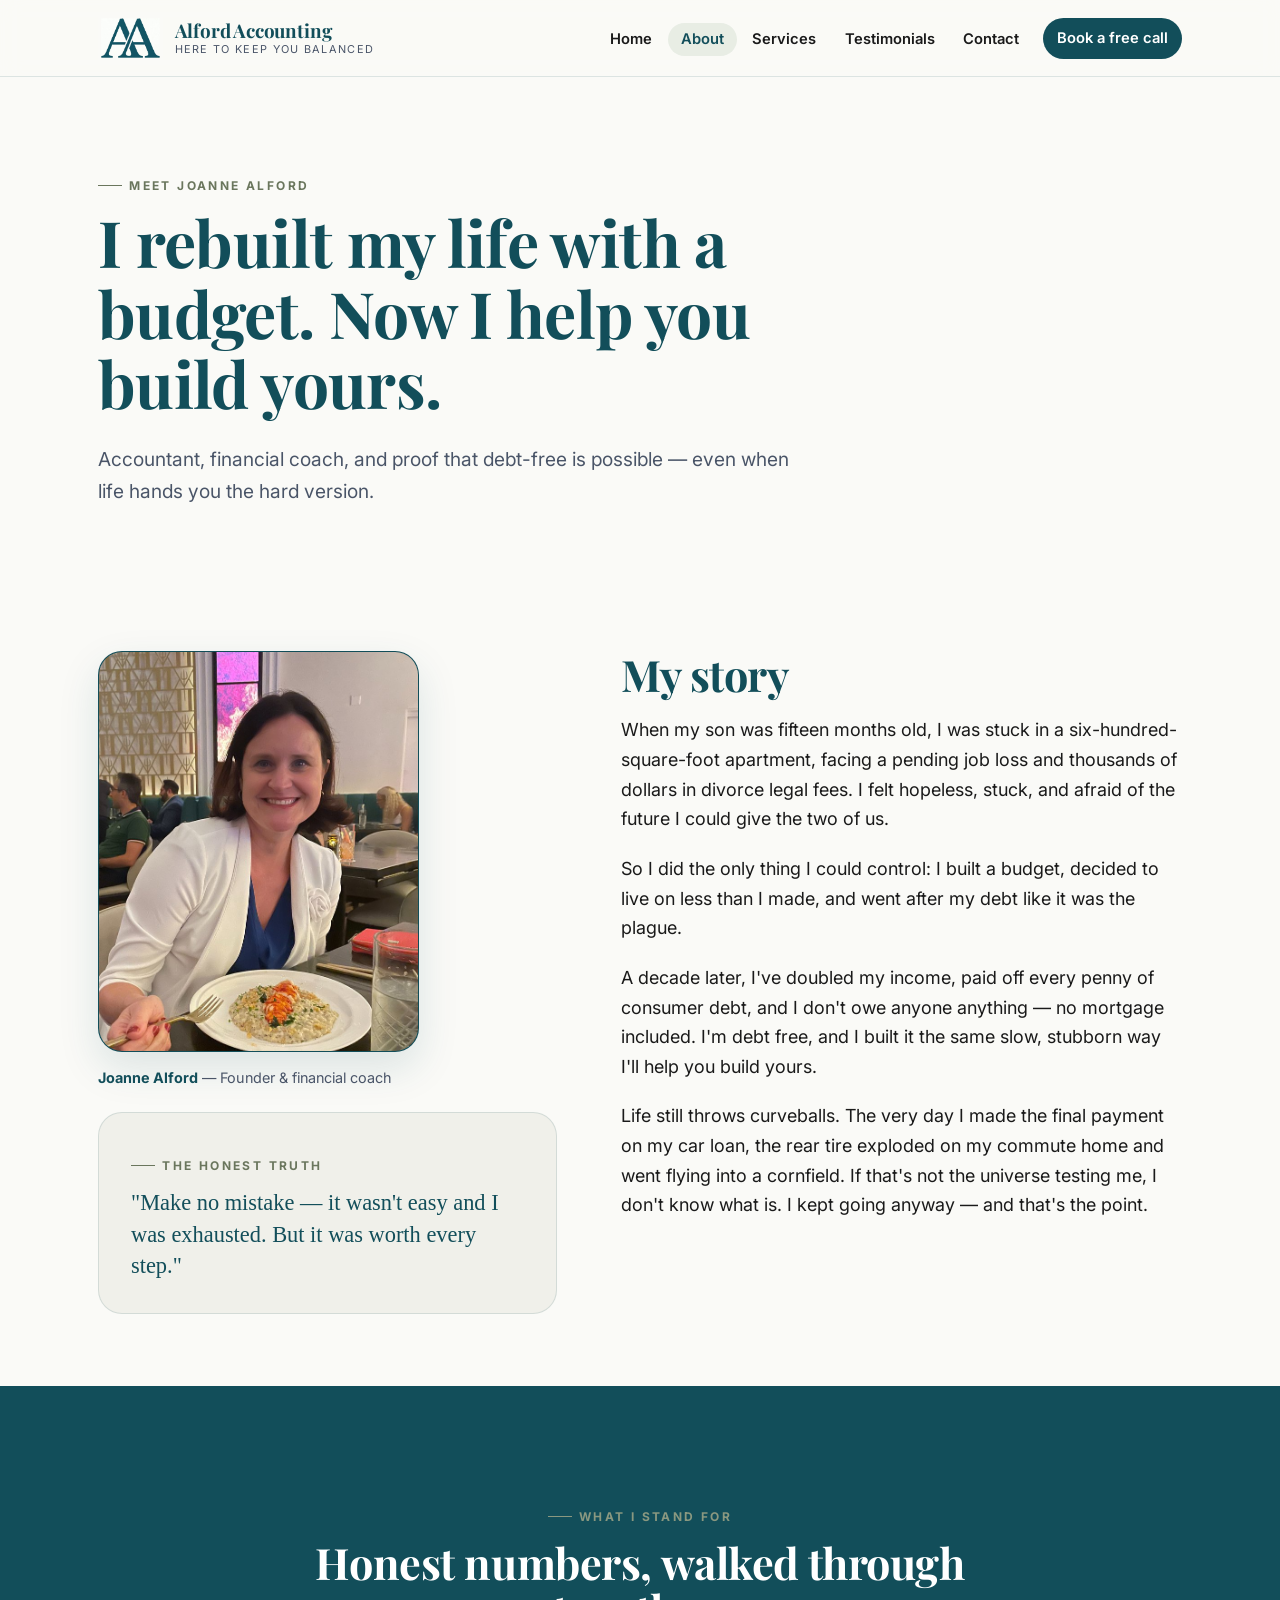
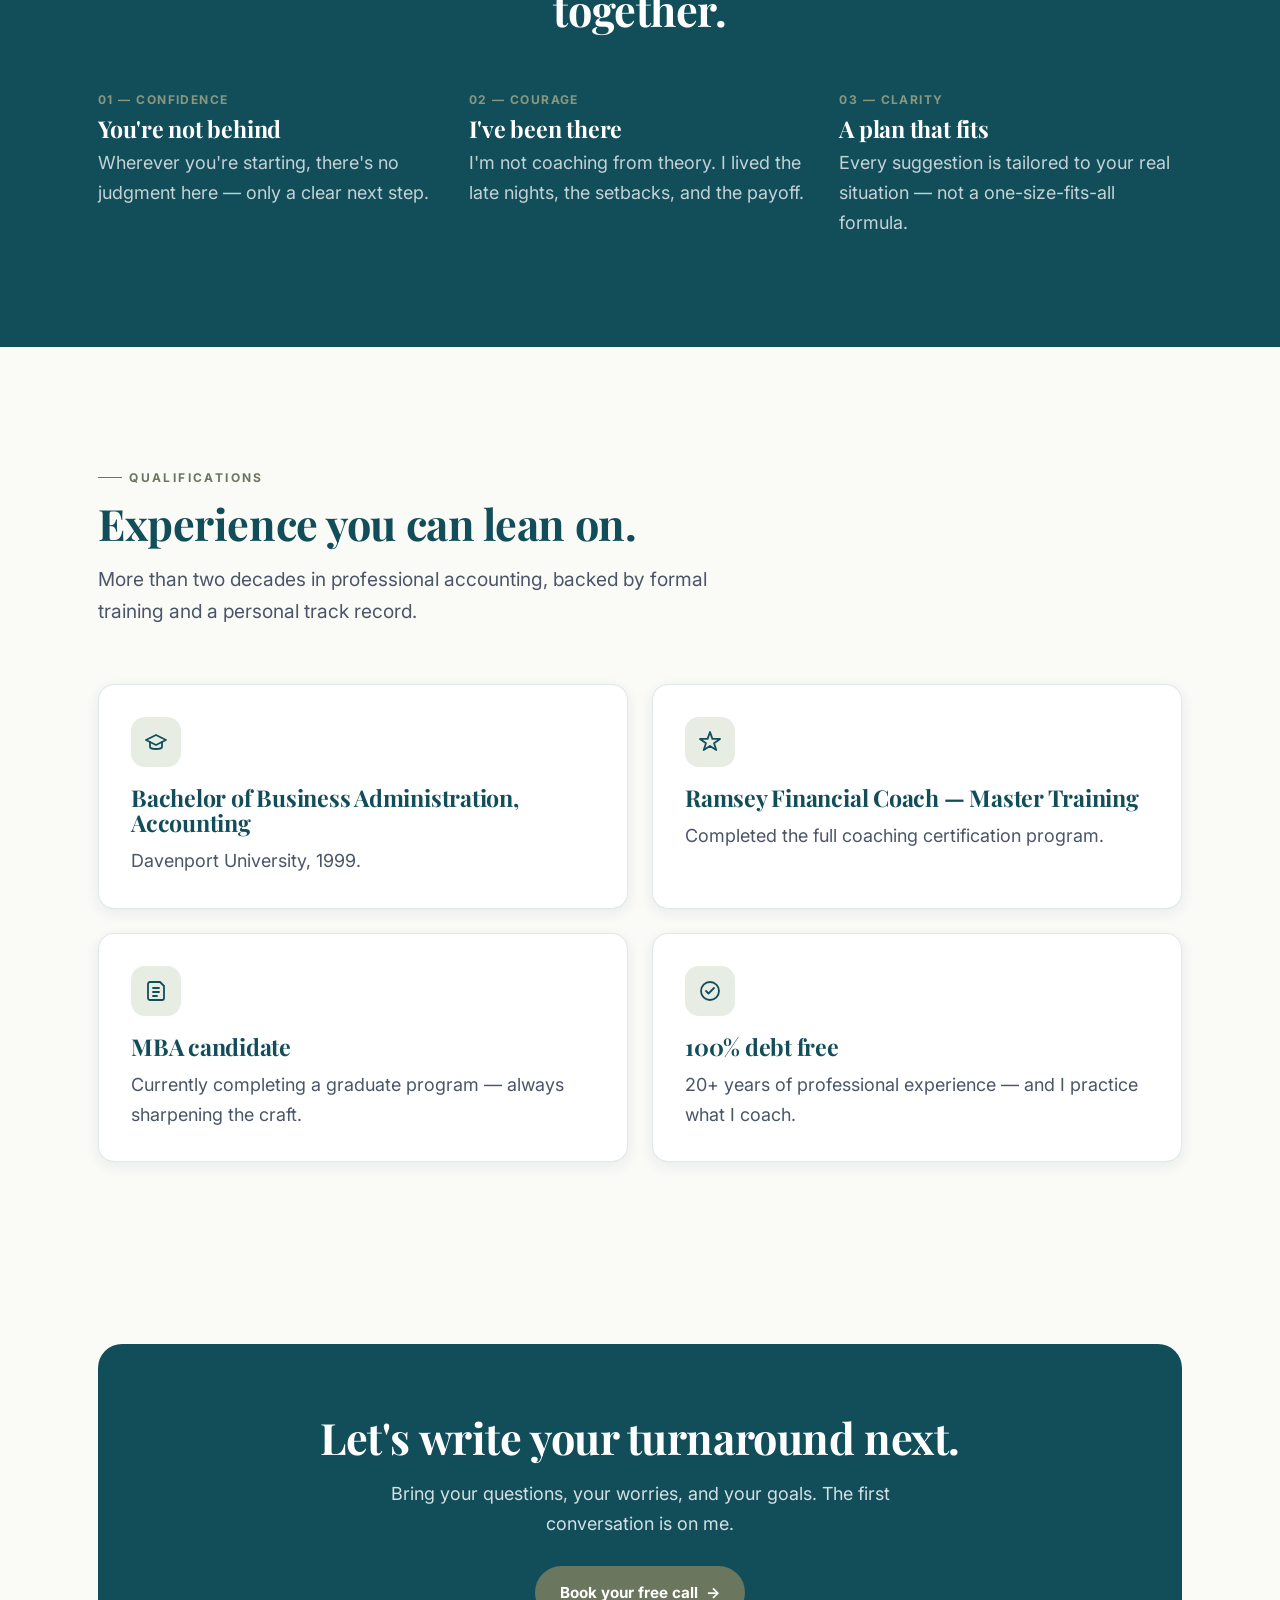
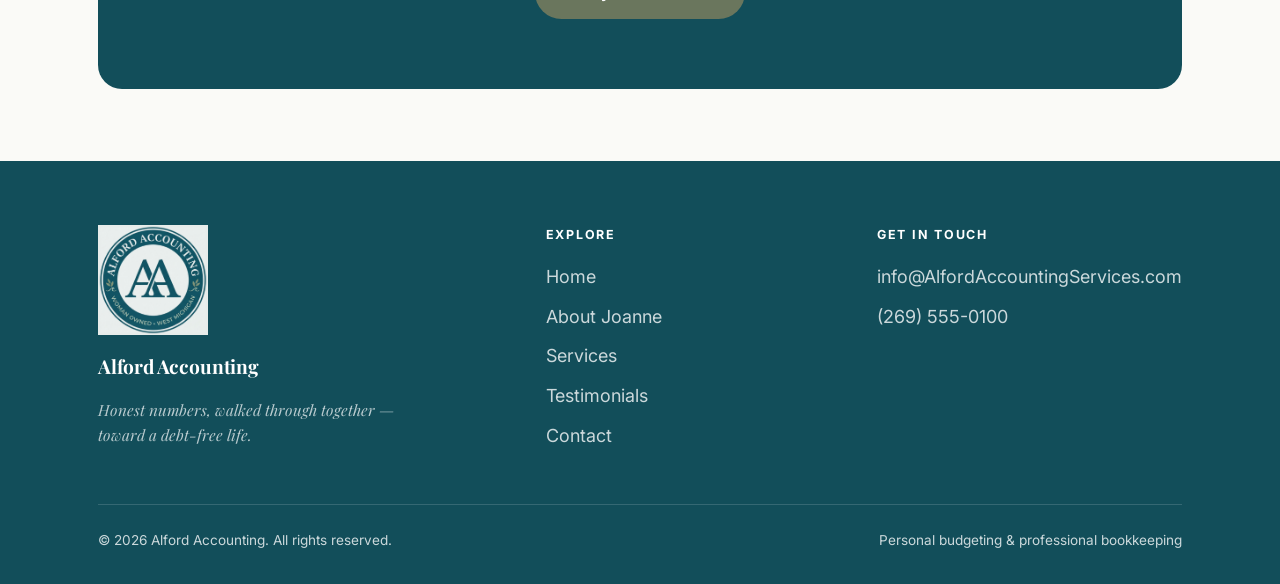
==== commit d19e8a52: "Update email to info@AlfordAccountingServices.com across all pages" ====
--- a/about.html
+++ b/about.html
@@ -159,7 +159,7 @@
       <div>
         <h4>Get in touch</h4>
         <ul class="footer-links">
-          <li><a href="mailto:hello@alfordaccounting.com">hello@alfordaccounting.com</a></li>
+          <li><a href="mailto:info@AlfordAccountingServices.com">info@AlfordAccountingServices.com</a></li>
           <li><a href="tel:+12695550100">(269) 555-0100</a></li>
         </ul>
       </div>
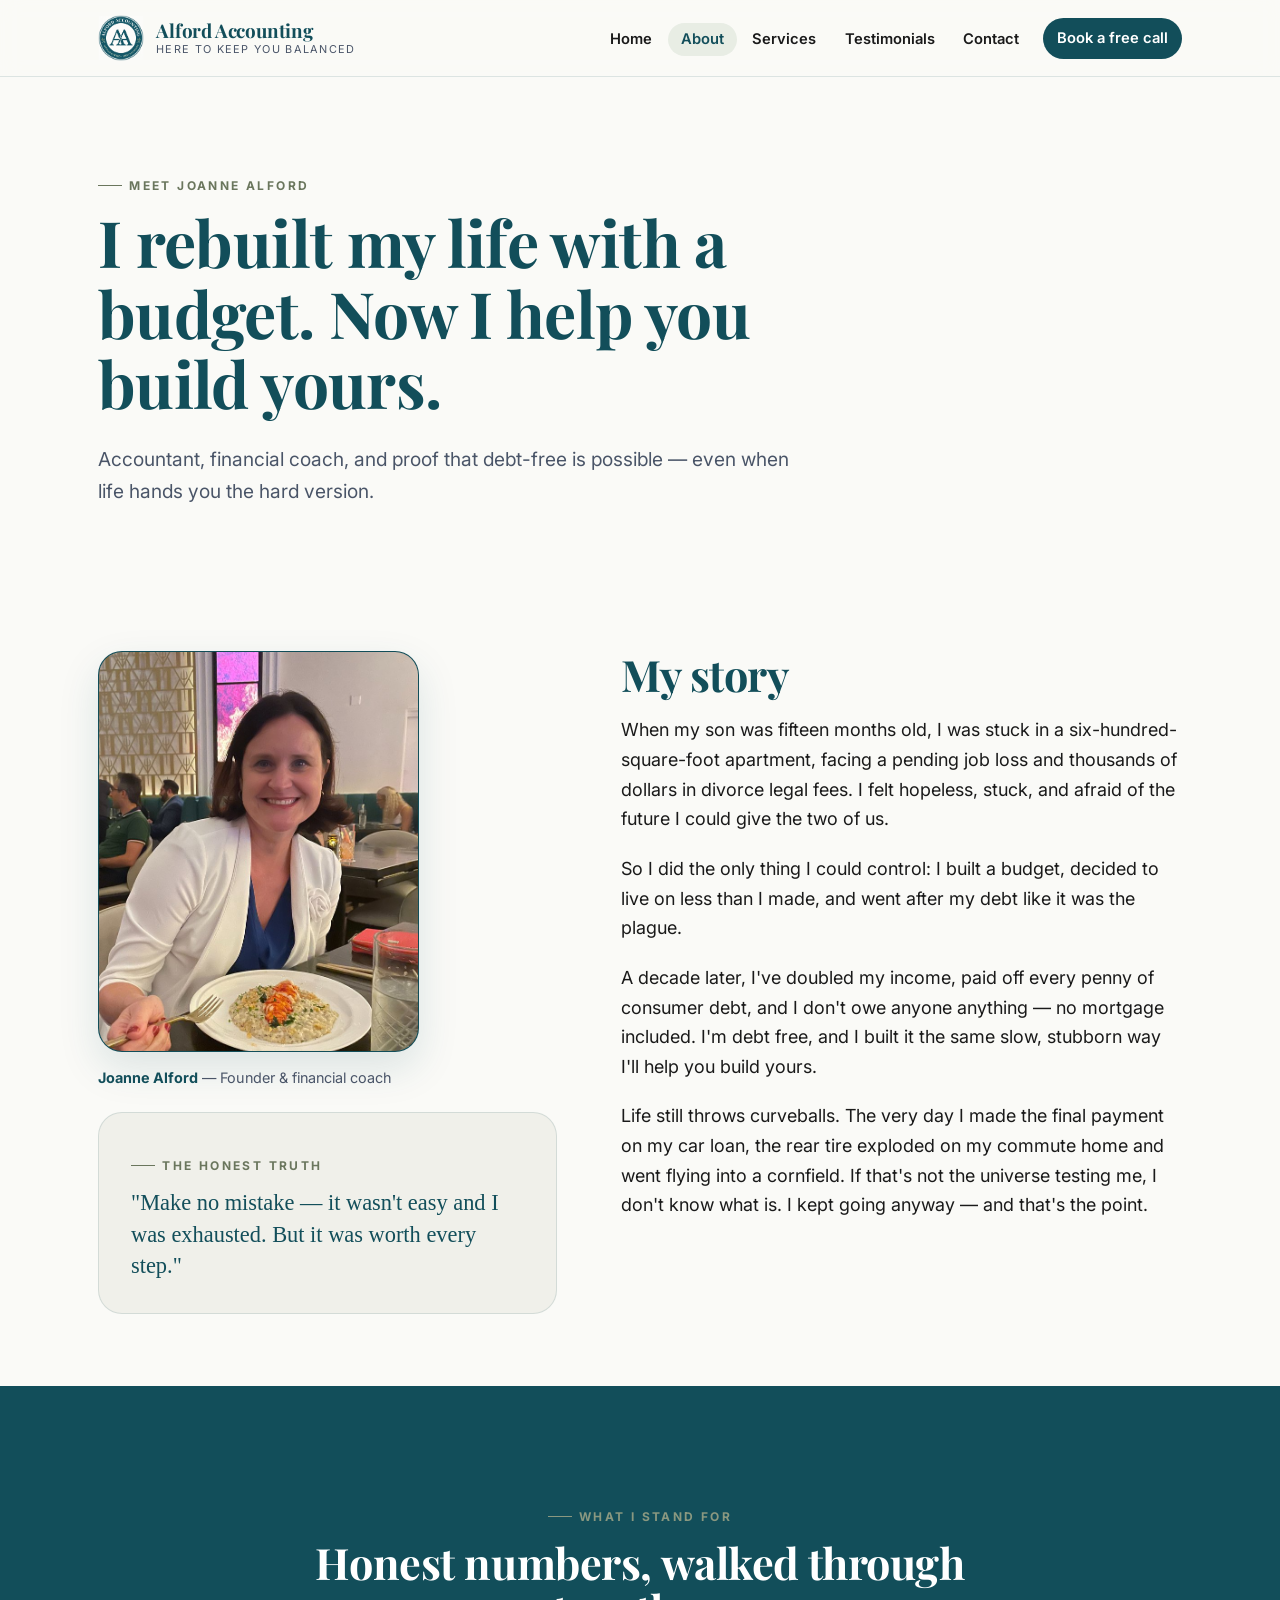
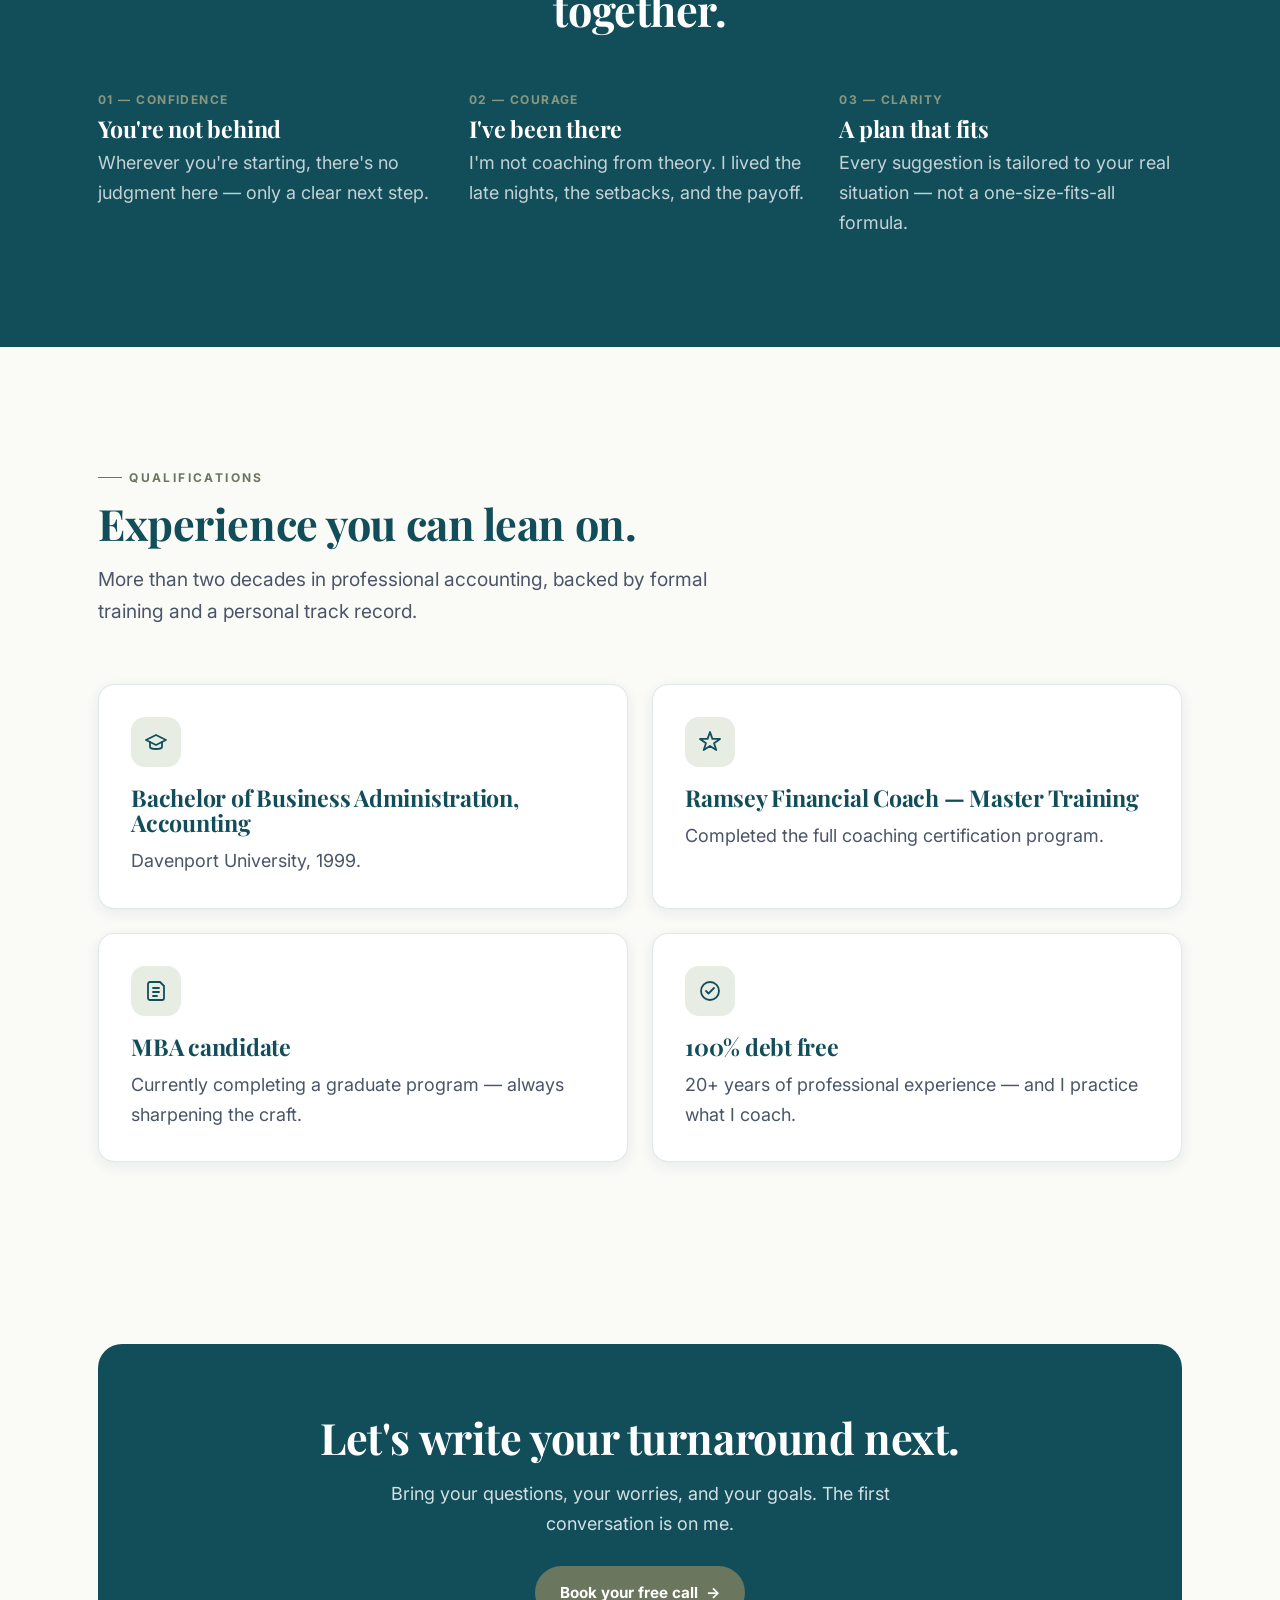
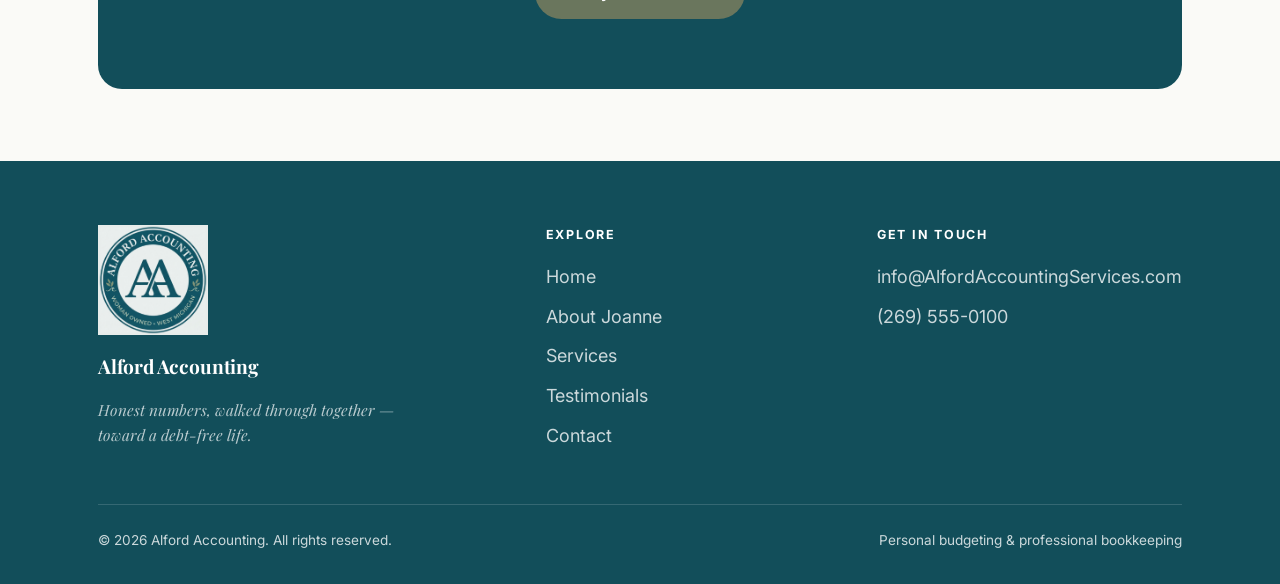
==== commit a93ecfee: "Use logo-seal in header to match footer across all pages" ====
--- a/about.html
+++ b/about.html
@@ -15,7 +15,7 @@
 <header class="site-header">
   <div class="wrap nav">
     <a class="brand" href="index.html" aria-label="Alford Accounting home">
-      <img src="images/logo-mark.png" alt="Alford Accounting" class="brand-logo">
+      <img src="images/logo-seal.png" alt="Alford Accounting" class="brand-logo">
       <span class="brand-text">
         <span class="brand-name">Alford Accounting</span>
         <span class="brand-tag">Here to keep you balanced</span>
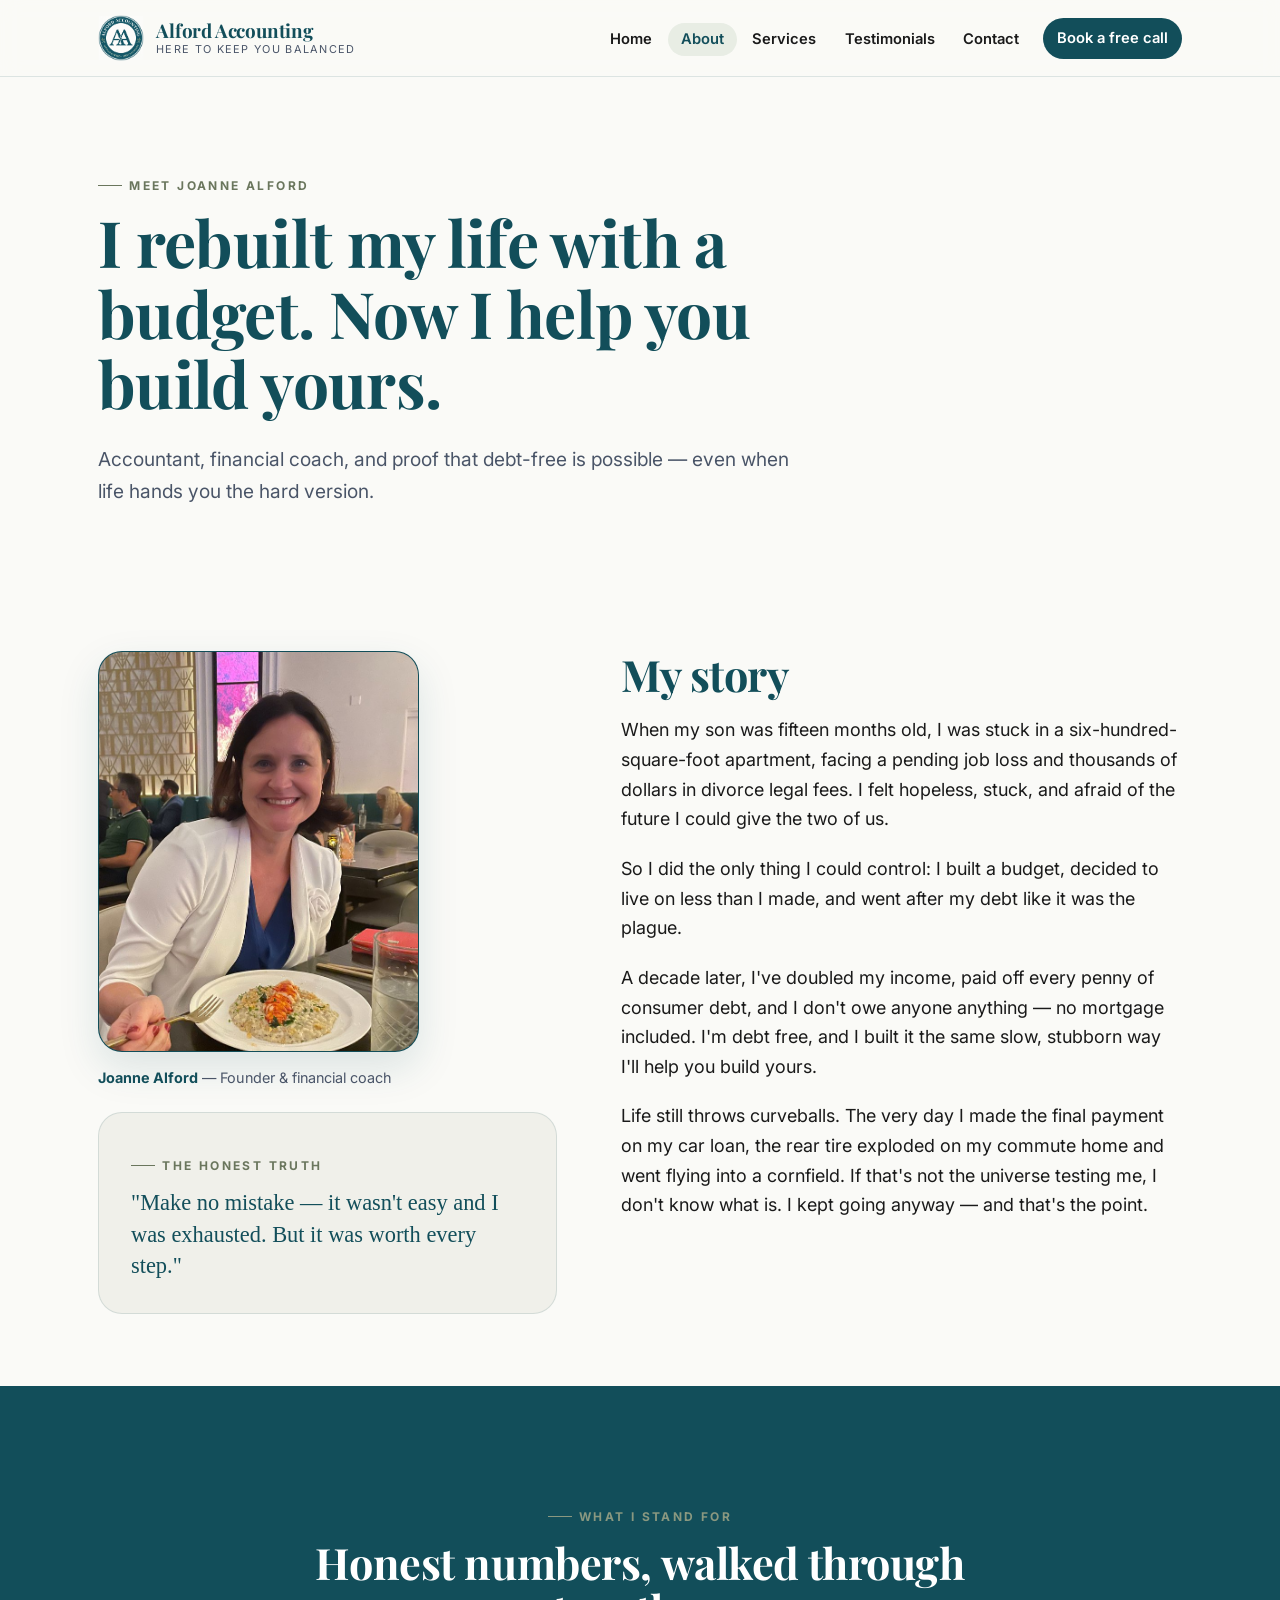
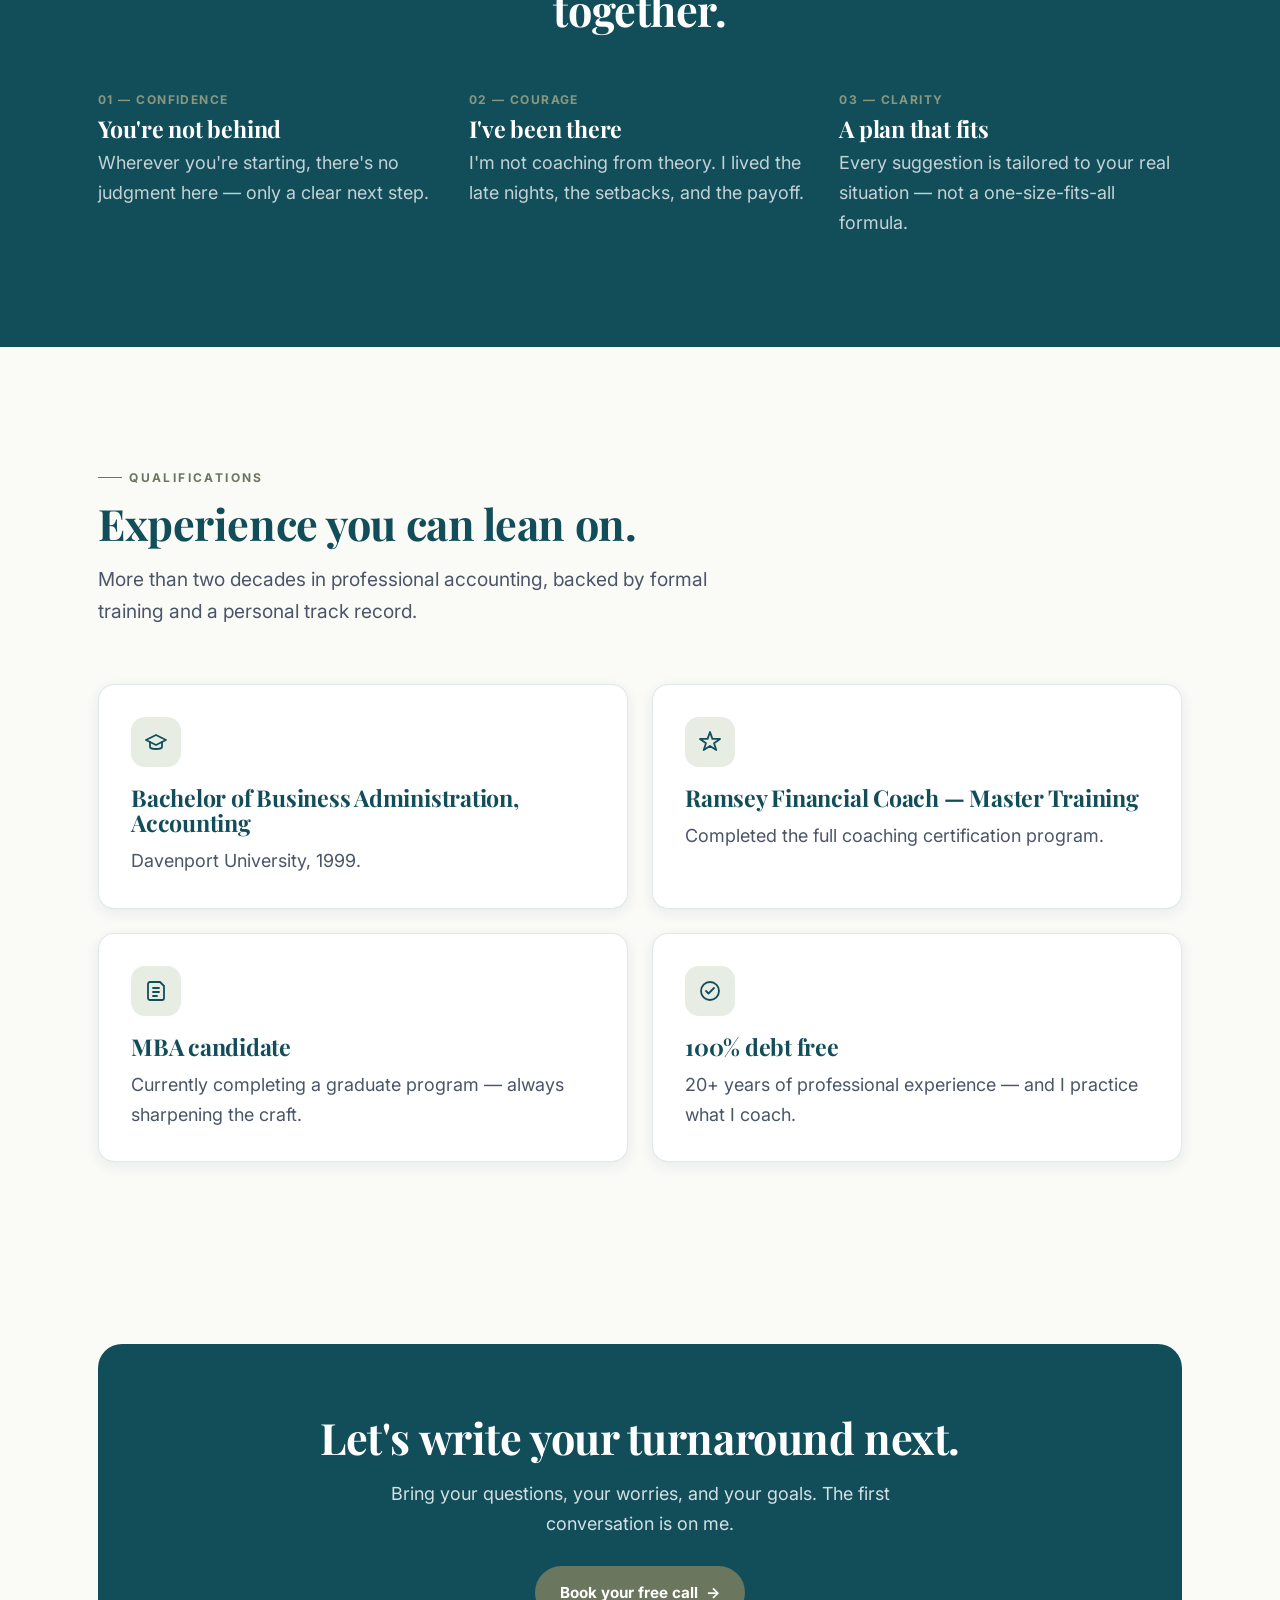
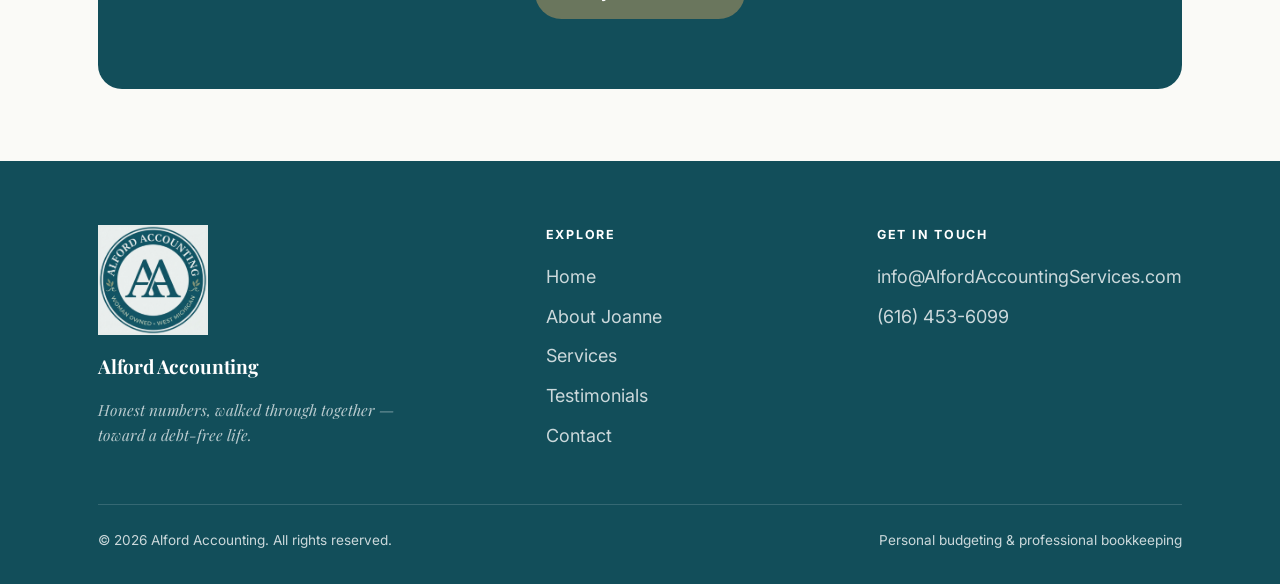
==== commit 185ad1a3: "Update phone number to (616) 453-6099" ====
--- a/about.html
+++ b/about.html
@@ -160,7 +160,7 @@
         <h4>Get in touch</h4>
         <ul class="footer-links">
           <li><a href="mailto:info@AlfordAccountingServices.com">info@AlfordAccountingServices.com</a></li>
-          <li><a href="tel:+12695550100">(269) 555-0100</a></li>
+          <li><a href="tel:+16164536099">(616) 453-6099</a></li>
         </ul>
       </div>
     </div>
